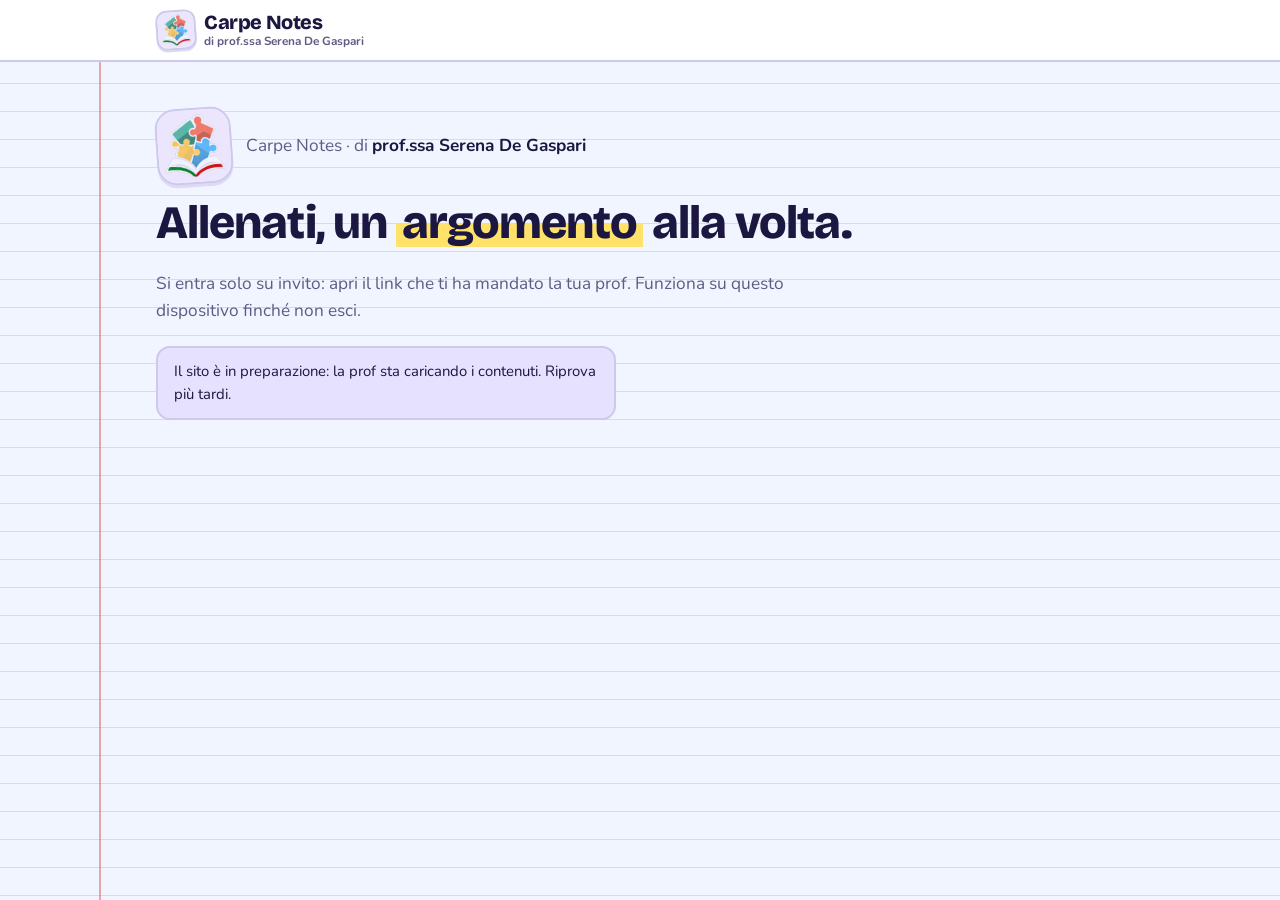
==== studente.html @ 20c98e2b "Sito degli studenti di Carpe Notes con accesso solo su invito I contenuti (teoria, esercizi, soluzio" ====
<!doctype html>
<html lang="it">
<head>
<meta charset="utf-8">
<meta name="viewport" content="width=device-width, initial-scale=1">
<title>Carpe Notes · Studenti</title>
<meta name="robots" content="noindex, nofollow">
<meta name="theme-color" content="#5a3cf0">
<link rel="preconnect" href="https://fonts.googleapis.com">
<link href="https://fonts.googleapis.com/css2?family=Bricolage+Grotesque:opsz,wght@12..96,700;12..96,800&family=Nunito:wght@400;600;700;800&display=swap" rel="stylesheet">
<link rel="icon" type="image/png" href="assets/favicon.png">
<link rel="apple-touch-icon" href="assets/apple-touch-icon.png">
<link rel="stylesheet" href="assets/style.css">
</head>
<body>
<header class="topbar"><div class="wrap">
  <a class="logo" href="#/"><img class="mark" src="assets/logo.png" alt=""><span class="logo-t">Carpe Notes<small>di prof.ssa Serena De Gaspari</small></span></a>
  <nav class="navtabs" id="tabs" aria-label="Sezioni"></nav>
  <span class="spacer"></span>
  <span class="who" id="who"></span>
</div></header>
<main class="wrap" id="app"><p class="muted">Caricamento…</p></main>
<noscript><p class="wrap">Per usare Carpe Notes è necessario attivare JavaScript.</p></noscript>
<script src="assets/contenuti-cifrati.js"></script>
<script src="assets/porta.js"></script>
</body>
</html>
---- assets/style.css ----
/* Carpe Notes — foglio di stile comune
   Idea: un quaderno a quadretti con evidenziatori e adesivi. Bordi netti, ombre piene, colori da evidenziatore. */
:root{
  --bg:#f1f5ff; --grid:rgba(76,52,224,.07); --riga:rgba(70,140,210,.22); --margine:rgba(220,70,70,.45); --surface:#ffffff; --surface-2:#ecebfa; --ink:#1b1740; --muted:#5f5b85;
  --line:#e2e0f4; --edge:#cdc9ec; --shadow-c:#dedaf3;
  --brand:#5a3cf0; --brand-d:#3c22b8; --on-brand:#ffffff; --brand-soft:#e6e1ff;
  --yellow:#ffd83a; --pink:#ff5a93; --green:#1fc98a; --blue:#33aaff; --orange:#ff8f3f; --on-bright:#1b1740;
  --hl:#ffe26a;
  --accent:#c81d62; --accent-soft:#ffe6ef;
  --ok:#0b8f55; --ok-soft:#dcf7e9; --ko:#d42a45; --ko-soft:#ffe2e6; --warn:#a85800;
  --ita:#5a3cf0; --lat:#c81d62; --sto:#0b8f55;
  --radius:18px;
  --display:"Bricolage Grotesque","Trebuchet MS",system-ui,sans-serif;
  --font:"Nunito",system-ui,-apple-system,"Segoe UI",Roboto,sans-serif;
}
@media (prefers-color-scheme: dark){
  :root:not([data-theme="light"]){
    --bg:#131129; --grid:rgba(160,150,255,.06); --riga:rgba(140,170,240,.11); --margine:rgba(255,120,120,.28); --surface:#1d1a3f; --surface-2:#2a2658; --ink:#f2f0ff; --muted:#aba7d6;
    --line:#37336b; --edge:#5a55a8; --shadow-c:#07061a;
    --brand:#9a88ff; --brand-d:#5a44d6; --on-brand:#131129; --brand-soft:#2d2769;
    --hl:#6a5712;
    --accent:#ff86b0; --accent-soft:#3d1a33;
    --ok:#4be3a1; --ok-soft:#12382b; --ko:#ff7d90; --ko-soft:#421a26; --warn:#ffb35c;
    --ita:#a394ff; --lat:#ff86b0; --sto:#4be3a1; color-scheme:dark;
  }
}
:root[data-theme="dark"]{
  --bg:#131129; --grid:rgba(160,150,255,.06); --riga:rgba(140,170,240,.11); --margine:rgba(255,120,120,.28); --surface:#1d1a3f; --surface-2:#2a2658; --ink:#f2f0ff; --muted:#aba7d6;
  --line:#37336b; --edge:#5a55a8; --shadow-c:#07061a;
  --brand:#9a88ff; --brand-d:#5a44d6; --on-brand:#131129; --brand-soft:#2d2769;
  --hl:#6a5712;
  --accent:#ff86b0; --accent-soft:#3d1a33;
  --ok:#4be3a1; --ok-soft:#12382b; --ko:#ff7d90; --ko-soft:#421a26; --warn:#ffb35c;
  --ita:#a394ff; --lat:#ff86b0; --sto:#4be3a1; color-scheme:dark;
}
*{box-sizing:border-box}
html,body{margin:0}
/* Sfondo: quaderno a righe (righe azzurre ogni 28px, margine rosso a sinistra del contenuto) */
body{background:var(--bg);background-image:linear-gradient(90deg,transparent calc(50% - 541px),var(--margine) calc(50% - 541px),var(--margine) calc(50% - 539px),transparent calc(50% - 539px)),linear-gradient(transparent 27px,var(--riga) 27px);background-size:100% 100%,100% 28px;background-attachment:fixed,scroll;
  color:var(--ink);font-family:var(--font);font-size:16.5px;line-height:1.55;-webkit-font-smoothing:antialiased}
a{color:var(--brand)}
h1,h2,h3{font-family:var(--display);font-weight:800;line-height:1.12;margin:0 0 .45em;letter-spacing:-.02em;text-wrap:balance}
h1{font-size:clamp(1.9rem,5vw,2.9rem)} h2{font-size:1.5rem} h3{font-size:1.15rem;font-weight:700}
p{margin:0 0 .8em}
@media (max-width:1100px){ body{background-image:linear-gradient(90deg,transparent 7px,var(--margine) 7px,var(--margine) 9px,transparent 9px),linear-gradient(transparent 27px,var(--riga) 27px)} }
.hl{background:linear-gradient(transparent 52%,var(--hl) 52%,var(--hl) 92%,transparent 92%);padding:0 .12em}
.wrap{max-width:1000px;margin:0 auto;padding-left:max(16px, env(safe-area-inset-left, 0px));padding-right:max(16px, env(safe-area-inset-right, 0px))}
.muted{color:var(--muted)} .small{font-size:.88rem}
.hidden{display:none!important}
:focus-visible{outline:3px solid var(--brand);outline-offset:2px}

/* Barra superiore */
.topbar{background:var(--surface);border-bottom:2px solid var(--edge);position:sticky;top:env(safe-area-inset-top, 0px);z-index:10}
body::before{content:"";position:fixed;inset:0 0 auto;height:env(safe-area-inset-top, 0px);z-index:10;background:var(--surface)}
.topbar .wrap{display:flex;align-items:center;gap:10px;min-height:60px;flex-wrap:wrap}
.logo{font-family:var(--display);font-weight:800;font-size:1.25rem;color:var(--ink);text-decoration:none;display:flex;align-items:center;gap:8px;letter-spacing:-.02em}
.logo .mark{width:40px;height:40px;flex:0 0 40px;border-radius:11px;background:#ebe6fd;border:2px solid var(--edge);box-shadow:0 2px 0 var(--shadow-c);display:block;object-fit:cover;transform:rotate(-4deg)}
.logo-t{display:flex;flex-direction:column;line-height:1.1}
.logo-t small{font-family:var(--font);font-size:.74rem;font-weight:700;font-style:normal;color:var(--muted);letter-spacing:0;margin-top:2px;white-space:nowrap}
.sigillo{display:flex;align-items:center;gap:14px;margin-bottom:14px}
.logo-big{width:76px;height:76px;flex:0 0 76px;border-radius:20px;background:#ebe6fd;border:2px solid var(--edge);box-shadow:0 3px 0 var(--shadow-c);transform:rotate(-4deg);display:block}
.firma{margin:0;color:var(--muted);font-size:.95rem;font-style:normal}
.firma b{color:var(--ink);font-style:normal;white-space:nowrap}
.topbar .spacer{flex:1}
.chip{display:inline-flex;align-items:center;gap:6px;padding:4px 11px;border-radius:999px;background:var(--surface-2);font-size:.86rem;font-weight:700;color:var(--ink);text-decoration:none;white-space:nowrap}
.chip svg{width:15px;height:15px;flex:0 0 auto}
.chip.fire{background:var(--orange);color:var(--on-bright)}
.chip.fire.zero{background:var(--surface-2);color:var(--muted)}
.chip.xp{background:var(--yellow);color:var(--on-bright)}
.who{display:flex;gap:6px;align-items:center;flex-wrap:wrap}

/* Schede di navigazione studente: in alto su schermi larghi, in basso sul telefono */
.navtabs{display:flex;gap:4px}
.navtabs a{display:flex;align-items:center;gap:6px;padding:7px 12px;border-radius:12px;font-weight:800;font-size:.92rem;color:var(--muted);text-decoration:none}
.navtabs a svg{width:18px;height:18px;fill:none;stroke:currentColor;stroke-width:2.2;stroke-linecap:round;stroke-linejoin:round}
.navtabs a:hover{color:var(--ink);background:var(--surface-2)}
.navtabs a.on{background:var(--brand);color:var(--on-brand)}
@media (max-width:760px){
  .navtabs{position:fixed;left:0;right:0;bottom:0;z-index:20;background:var(--surface);border-top:2px solid var(--edge);justify-content:space-around;
    padding:6px max(8px, env(safe-area-inset-right, 0px)) calc(6px + env(safe-area-inset-bottom, 0px)) max(8px, env(safe-area-inset-left, 0px))}
  .navtabs a{flex-direction:column;gap:2px;font-size:.72rem;padding:5px 10px;flex:1;max-width:110px}
  .navtabs a svg{width:22px;height:22px}
  body.has-tabs main{padding-bottom:110px}
  body.has-tabs .toast{bottom:calc(84px + env(safe-area-inset-bottom, 0px))}
  /* Sul telefono l'intestazione scorre via con la pagina: più spazio per teoria ed esercizi */
  .topbar{position:static}
  .topbar .wrap{min-height:52px;gap:6px 10px;padding-top:6px;padding-bottom:6px}
  .logo .mark{width:34px;height:34px;flex-basis:34px}
  .logo{font-size:1.1rem}
  .logo-t small{font-size:.68rem}
  /* Durante un allenamento: niente barre, consegna e tasto Verifica sempre in basso a portata di pollice */
  body.in-quiz .topbar, body.in-quiz .navtabs, body.in-quiz main > .crumbs, body.in-quiz main > .tabs{display:none}
  body.in-quiz .arg-head{margin:10px 0 8px !important}
  body.in-quiz .arg-head h1{font-size:1.25rem}
  body.in-quiz main{padding-bottom:calc(96px + env(safe-area-inset-bottom, 0px))}
  body.in-quiz .quiz-foot{position:fixed;left:0;right:0;bottom:0;z-index:20;margin:0;background:var(--surface);border-top:2px solid var(--edge);flex-wrap:nowrap;
    padding:10px max(16px, env(safe-area-inset-right, 0px)) calc(10px + env(safe-area-inset-bottom, 0px)) max(16px, env(safe-area-inset-left, 0px))}
  body.in-quiz .quiz-foot #act{flex:1;max-width:320px;margin-left:auto}
  body.in-quiz .toast{bottom:calc(84px + env(safe-area-inset-bottom, 0px))}
  body.in-quiz .ex{scroll-margin-bottom:calc(90px + env(safe-area-inset-bottom, 0px))}
}

/* Pulsanti */
.btn{appearance:none;border:2px solid var(--edge);background:var(--surface);color:var(--ink);font:inherit;font-weight:800;padding:9px 16px;border-radius:13px;cursor:pointer;display:inline-flex;align-items:center;justify-content:center;gap:6px;text-decoration:none;font-size:.95rem;box-shadow:0 3px 0 var(--shadow-c);transition:transform .06s, box-shadow .06s}
.btn:hover{background:var(--surface-2)}
.btn:active{transform:translateY(3px);box-shadow:0 0 0 var(--shadow-c)}
.btn.primary{background:var(--brand);color:var(--on-brand)}
.btn.primary:hover{background:var(--brand);filter:brightness(1.08)}
.btn.accent{background:var(--pink);color:var(--on-bright)}
.btn.accent:hover{background:var(--pink);filter:brightness(1.06)}
.btn.sun{background:var(--yellow);color:var(--on-bright)}
.btn.sun:hover{background:var(--yellow);filter:brightness(1.04)}
.btn.ghost{background:transparent;border-color:transparent;box-shadow:none;color:var(--muted)}
.btn.ghost:hover{color:var(--ink);background:var(--surface-2)}
.btn.danger{color:var(--ko)}
.btn.sm{padding:4px 10px;font-size:.84rem;border-radius:10px;box-shadow:0 2px 0 var(--shadow-c)}
.btn.sm.ghost{box-shadow:none}
.btn.lg{padding:13px 22px;font-size:1.05rem;border-radius:15px}
.btn:disabled{opacity:.45;cursor:not-allowed}
.btn-row{display:flex;gap:10px;flex-wrap:wrap;align-items:center}

/* Card e griglie */
.card{background:var(--surface);border:2px solid var(--edge);border-radius:var(--radius);padding:20px;box-shadow:0 4px 0 var(--shadow-c)}
.card.flat{box-shadow:none;border-color:var(--line)}
.card.brand{background:var(--brand);color:var(--on-brand)}
.card.brand .muted{color:inherit;opacity:.85}
.grid{display:grid;gap:16px}
.grid > *{min-width:0}
.grid.cols-3{grid-template-columns:repeat(auto-fill,minmax(250px,1fr))}
.grid.cols-2{grid-template-columns:repeat(auto-fill,minmax(310px,1fr))}
.grid.cols-4{grid-template-columns:repeat(auto-fill,minmax(150px,1fr))}
main{padding-block:24px 70px}
.crumbs{font-size:.88rem;font-weight:700;color:var(--muted);margin-bottom:12px;display:flex;flex-wrap:wrap;gap:6px}
.crumbs a{color:var(--muted);text-decoration:none} .crumbs a:hover{color:var(--ink);text-decoration:underline}
.sec-title{display:flex;align-items:baseline;justify-content:space-between;gap:10px;flex-wrap:wrap;margin:30px 0 12px}
.sec-title h2{margin:0}

.materia{cursor:pointer;transition:transform .12s;position:relative;overflow:hidden}
.materia:hover{transform:translateY(-3px) rotate(-.4deg)}
.materia .ico{font-family:var(--display);font-weight:800;font-size:1.5rem;width:54px;height:54px;border-radius:15px;background:var(--c,var(--brand));color:var(--surface);display:grid;place-items:center;border:2px solid var(--edge);transform:rotate(-4deg)}
.materia.off{cursor:default;opacity:.7;box-shadow:none;border-style:dashed}
.materia.off:hover{transform:none}

.hero{padding:22px 0 8px}
.hero p{font-size:1.08rem;max-width:640px}

/* Cruscotto studente */
.lvl-n{font-family:var(--display);font-weight:800;font-size:1.6rem;line-height:1}
.xpbar{height:16px;border-radius:999px;background:var(--surface-2);border:2px solid var(--edge);overflow:hidden;margin:10px 0 6px}
.xpbar > i{display:block;height:100%;background:var(--yellow);border-right:2px solid var(--edge);transition:width .6s}
.week{display:grid;grid-template-columns:repeat(7,1fr);gap:6px;margin-top:10px}
.week .d{text-align:center;font-size:.74rem;font-weight:800;color:var(--muted)}
.week .dot{aspect-ratio:1;max-width:44px;margin:0 auto 3px;border-radius:50%;border:2px solid var(--line);display:grid;place-items:center;width:100%}
.week .d.on .dot{background:var(--orange);border-color:var(--edge);color:var(--on-bright)}
.week .d.today .dot{border-color:var(--edge);border-style:dashed}
.week .d.on.today .dot{border-style:solid}
.week .dot svg{width:55%;height:55%}

/* Lista argomenti */
.arg{display:flex;align-items:center;gap:14px;padding:13px 16px;border:2px solid var(--edge);border-radius:16px;background:var(--surface);cursor:pointer;margin-bottom:10px;box-shadow:0 3px 0 var(--shadow-c);transition:transform .08s}
.arg:hover{transform:translateX(4px)}
.arg .n{width:40px;height:40px;flex:0 0 40px;border-radius:12px;display:grid;place-items:center;font-family:var(--display);font-weight:800;background:var(--surface-2);color:var(--ink);border:2px solid var(--edge)}
.arg.done .n{background:var(--green);color:var(--on-bright)}
.arg.progress .n{background:var(--yellow);color:var(--on-bright)}
.arg.locked{cursor:not-allowed;opacity:.55;box-shadow:none}
.arg.locked:hover{transform:none}
.arg .n svg{width:18px;height:18px}
.arg .body{flex:1;min-width:0}
.arg .title{font-weight:800}
.arg .meta{font-size:.85rem;color:var(--muted)}
.bar{height:8px;border-radius:6px;background:var(--surface-2);overflow:hidden;margin-top:6px;max-width:220px}
.bar > i{display:block;height:100%;background:var(--green);border-radius:6px}
.stars{display:inline-flex;gap:2px;flex:0 0 auto}
.stars svg{width:20px;height:20px;fill:var(--surface-2);stroke:var(--edge);stroke-width:1.6;stroke-linejoin:round}
.stars svg.on{fill:var(--yellow)}
.stars.big svg{width:44px;height:44px;stroke-width:1.4}
.badge{font-size:.76rem;font-weight:800;padding:2px 9px;border-radius:999px;background:var(--surface-2);color:var(--muted);white-space:nowrap}
.badge.ok{background:var(--ok-soft);color:var(--ok)}
.badge.warn{background:var(--accent-soft);color:var(--accent)}
.badge.ko{background:var(--ko-soft);color:var(--ko)}

/* Traguardi (adesivi) */
.trags{display:grid;grid-template-columns:repeat(auto-fill,minmax(150px,1fr));gap:16px}
.trag{text-align:center;padding:14px 10px;border-radius:16px;border:2px solid var(--line);background:var(--surface);min-width:0}
.trag .g{width:74px;height:74px;margin:0 auto 10px;border-radius:50%;display:grid;place-items:center;font-family:var(--display);font-weight:800;font-size:1.35rem;letter-spacing:-.03em;border:2px solid var(--edge);background:var(--surface-2);color:var(--muted)}
.trag .n{font-weight:800;line-height:1.2}
.trag .d{font-size:.8rem;color:var(--muted);line-height:1.3;margin-top:3px}
.trag .bar{margin:8px auto 0;max-width:110px}
.trag .bar > i{background:var(--brand)}
.trag.on{border-color:var(--edge);box-shadow:0 4px 0 var(--shadow-c)}
.trag.on .g{color:var(--on-bright);box-shadow:0 3px 0 var(--shadow-c);transform:rotate(-6deg)}
.trag.on:nth-child(even) .g{transform:rotate(5deg)}
.trag.on.c-yellow .g{background:var(--yellow)} .trag.on.c-pink .g{background:var(--pink)} .trag.on.c-green .g{background:var(--green)}
.trag.on.c-blue .g{background:var(--blue)} .trag.on.c-orange .g{background:var(--orange)}
.trag.off .g{border-style:dashed;border-color:var(--line)}
.trags.mini{grid-template-columns:repeat(auto-fill,minmax(120px,1fr));gap:10px}
.trags.mini .trag .g{width:56px;height:56px;font-size:1.05rem}
@keyframes pop{0%{transform:scale(.4) rotate(-20deg);opacity:0}70%{transform:scale(1.12) rotate(4deg)}100%{transform:scale(1) rotate(0)}}
.pop{animation:pop .5s cubic-bezier(.3,1.4,.5,1) both}
@media (prefers-reduced-motion: reduce){ .pop{animation:none} .materia:hover,.arg:hover{transform:none} .xpbar > i{transition:none} }
#confetti{position:fixed;inset:0;pointer-events:none;z-index:40;width:100%;height:100%}

/* Teoria */
.teoria{font-size:1.02rem}
.teoria h3{margin-top:1.2em}
.teoria table{border-collapse:collapse;width:100%;margin:.6em 0 1em;font-size:.94rem}
.teoria th,.teoria td{border:1.5px solid var(--line);padding:6px 9px;text-align:left;vertical-align:top}
.teoria td,.teoria th{overflow-wrap:anywhere}
@media (max-width:480px){.teoria table{font-size:.86rem}.teoria th,.teoria td{padding:5px 6px}}
.teoria th{background:var(--surface-2)}
.teoria .box{background:var(--brand-soft);border:2px solid var(--edge);padding:10px 14px;border-radius:12px;margin:.8em 0}
.teoria .es{font-style:italic;color:var(--muted)}
.teoria b{background:linear-gradient(transparent 60%,var(--hl) 60%)}
.teoria th b,.teoria .box b{background:none}
.tabs{display:flex;gap:6px;margin-bottom:18px;overflow-x:auto;padding-bottom:4px}
.tabs button{appearance:none;background:var(--surface);border:2px solid var(--line);border-radius:999px;padding:7px 15px;font:inherit;font-weight:800;color:var(--muted);cursor:pointer;white-space:nowrap}
.tabs button.on{color:var(--on-brand);background:var(--brand);border-color:var(--edge)}

/* Esercizi */
.quiz-head{display:flex;align-items:center;gap:12px;margin-bottom:14px}
.quiz-head .bar{flex:1;max-width:none;height:14px;border:2px solid var(--edge);border-radius:999px;margin:0}
.quiz-head .bar > i{background:var(--green);border-radius:0;transition:width .3s}
.ex-tipo{display:inline-block;font-size:.74rem;text-transform:uppercase;letter-spacing:.07em;color:var(--on-bright);background:var(--yellow);font-weight:800;margin-bottom:10px;padding:2px 9px;border-radius:6px;transform:rotate(-1.5deg)}
.ex-q{font-size:1.15rem;font-weight:600;margin-bottom:14px}
.ex-q b{color:var(--brand);font-weight:800}
.opts{display:grid;gap:10px}
.opt{display:flex;align-items:center;gap:10px;padding:12px 14px;border:2px solid var(--edge);border-radius:14px;cursor:pointer;background:var(--surface);font:inherit;font-weight:600;color:inherit;text-align:left;width:100%;box-shadow:0 3px 0 var(--shadow-c)}
.opt:hover{background:var(--surface-2)}
.opt.sel{background:var(--brand-soft);border-color:var(--brand);box-shadow:0 3px 0 var(--brand)}
.opt.right{border-color:var(--ok);background:var(--ok-soft);box-shadow:0 3px 0 var(--ok)}
.opt.wrong{border-color:var(--ko);background:var(--ko-soft);box-shadow:0 3px 0 var(--ko)}
.opt .k{width:26px;height:26px;flex:0 0 26px;border-radius:8px;background:var(--surface-2);display:grid;place-items:center;font-size:.8rem;font-weight:800;color:var(--muted)}
.frase{display:flex;flex-wrap:wrap;gap:10px 6px;font-size:1.1rem;line-height:1.4;margin-bottom:6px}
.tok{display:inline-flex;flex-direction:column;align-items:stretch;gap:4px}
.tok .w{padding:6px 10px;border-radius:10px;background:var(--surface-2);font-weight:800;text-align:center}
.tok.plain .w{background:transparent;font-weight:400;padding:6px 2px}
.tok select{font:inherit;font-size:.82rem;font-weight:600;padding:5px 4px;border-radius:8px;border:2px solid var(--line);background:var(--surface);color:var(--ink);max-width:210px}
.tok.right select{border-color:var(--ok);background:var(--ok-soft)}
.tok.wrong select{border-color:var(--ko);background:var(--ko-soft)}
.tok .sol{font-size:.78rem;color:var(--ok);font-weight:800;text-align:center}
.pick{appearance:none;border:2px solid transparent;background:var(--surface-2);font:inherit;font-size:1.08rem;font-weight:600;padding:5px 10px;border-radius:10px;cursor:pointer;color:inherit}
.pick:hover{border-color:var(--brand)}
.pick.sel{background:var(--yellow);color:var(--on-bright);border-color:var(--edge)}
.pick.right{background:var(--ok-soft);border-color:var(--ok);color:var(--ok)}
.pick.wrong{background:var(--ko-soft);border-color:var(--ko);color:var(--ko)}
.pick.missed{border-color:var(--ok);border-style:dashed}
.fill{font:inherit;font-size:1.05rem;font-weight:700;padding:6px 10px;border-radius:10px;border:2px solid var(--edge);background:var(--surface);color:var(--ink);min-width:140px;max-width:100%}
.fill.right{border-color:var(--ok);background:var(--ok-soft)} .fill.wrong{border-color:var(--ko);background:var(--ko-soft)}
.abbina{display:grid;grid-template-columns:1fr 1fr;gap:10px 14px}
.abbina .col{display:grid;gap:10px;align-content:start;min-width:0}
.ab{appearance:none;font:inherit;font-weight:700;text-align:left;padding:10px 12px;border-radius:12px;border:2px solid var(--edge);background:var(--surface);color:inherit;cursor:pointer;display:flex;gap:8px;align-items:flex-start;min-width:0;overflow-wrap:anywhere}
.ab .tag{flex:0 0 22px;width:22px;height:22px;border-radius:50%;display:grid;place-items:center;font-size:.72rem;font-weight:800;background:var(--surface-2);color:var(--muted)}
.ab.sel{background:var(--yellow);color:var(--on-bright)}
.ab.paired{background:var(--brand-soft)} .ab.paired .tag{background:var(--brand);color:var(--on-brand)}
.ab.right{border-color:var(--ok);background:var(--ok-soft)} .ab.wrong{border-color:var(--ko);background:var(--ko-soft)}
.ab .sol{display:block;font-size:.8rem;color:var(--ok);font-weight:800}
.feedback{margin-top:16px;padding:12px 16px;border-radius:14px;font-size:.98rem;border:2px solid currentColor}
.feedback.ok{background:var(--ok-soft);color:var(--ok)}
.feedback.ko{background:var(--ko-soft);color:var(--ko)}
.feedback.part{background:var(--accent-soft);color:var(--accent)}
.feedback .exp{color:var(--ink);margin-top:4px;font-size:.94rem}
.quiz-foot{display:flex;justify-content:space-between;align-items:center;margin-top:20px;gap:10px;flex-wrap:wrap}
.score-big{font-family:var(--display);font-size:4rem;font-weight:800;line-height:1;letter-spacing:-.04em}
.xp-gain{display:inline-block;background:var(--yellow);color:var(--on-bright);font-family:var(--display);font-weight:800;padding:4px 14px;border-radius:999px;border:2px solid var(--edge);transform:rotate(-3deg);margin:10px 0}

/* Ripasso */
.mode{display:flex;flex-direction:column;gap:8px;align-items:flex-start}
.mode .tagc{font-family:var(--display);font-weight:800;font-size:1.9rem;line-height:1;width:58px;height:58px;border-radius:16px;display:grid;place-items:center;border:2px solid var(--edge);color:var(--on-bright);transform:rotate(-4deg)}
.mode .btn{margin-top:auto}

/* Analitiche */
.kpis{display:grid;grid-template-columns:repeat(auto-fill,minmax(140px,1fr));gap:12px}
.kpi{background:var(--surface);border:2px solid var(--line);border-radius:14px;padding:12px 14px;min-width:0}
.kpi .v{font-family:var(--display);font-weight:800;font-size:1.7rem;line-height:1.1;font-variant-numeric:tabular-nums}
.kpi .l{font-size:.8rem;color:var(--muted);font-weight:700}
.an-grid{display:grid;grid-template-columns:repeat(auto-fit,minmax(min(100%,340px),1fr));gap:16px;margin-top:16px}
.an-grid > *{min-width:0}
.panel{background:var(--surface);border:2px solid var(--line);border-radius:16px;padding:16px}
.panel h3{margin-bottom:2px}
.panel .sub{font-size:.82rem;color:var(--muted);margin-bottom:10px}
.chart{position:relative}
.chart svg{display:block;width:100%;height:auto}
.chart .tip{position:absolute;pointer-events:none;background:var(--ink);color:var(--bg);font-size:.8rem;font-weight:700;padding:5px 9px;border-radius:8px;white-space:nowrap;transform:translate(-50%,-125%);z-index:2}
.cal{display:grid;grid-template-columns:repeat(7,1fr);gap:4px;max-width:330px}
.cal .hd{font-size:.72rem;font-weight:800;color:var(--muted);text-align:center}
.cal .c{aspect-ratio:1;border-radius:7px;background:var(--surface-2);display:grid;place-items:center;font-size:.72rem;font-weight:700;color:var(--muted);font-variant-numeric:tabular-nums}
.cal .c.l1{background:color-mix(in srgb,var(--brand) 22%,var(--surface));color:var(--ink)}
.cal .c.l2{background:color-mix(in srgb,var(--brand) 55%,var(--surface));color:var(--ink)}
.cal .c.l3{background:var(--brand);color:var(--on-brand)}
.cal .c.fut{opacity:.35}
.cal .c.today{outline:2px solid var(--edge);outline-offset:1px}
.legend{display:flex;gap:10px;flex-wrap:wrap;align-items:center;font-size:.76rem;color:var(--muted);font-weight:700;margin-top:10px}
.legend i{display:inline-block;width:12px;height:12px;border-radius:3px;margin-right:4px;vertical-align:-1px}
.hbar{display:grid;grid-template-columns:minmax(90px,38%) 1fr auto;gap:8px;align-items:center;font-size:.88rem;margin:7px 0}
.hbar .t{font-weight:700;min-width:0;overflow-wrap:anywhere}
.hbar .track{height:12px;background:var(--surface-2);border-radius:0 4px 4px 0;overflow:hidden;display:flex;gap:2px}
.hbar .track i{display:block;height:100%;background:var(--brand);border-radius:0 4px 4px 0}
.hbar .track i.g{background:var(--ok);border-radius:0}
.hbar .track i.y{background:var(--warn);border-radius:0}
.hbar .val{font-weight:800;font-variant-numeric:tabular-nums;white-space:nowrap}
.mini-list{list-style:none;margin:0;padding:0;display:grid;gap:6px}
.mini-list li{display:flex;justify-content:space-between;gap:10px;align-items:center;font-size:.92rem}
.mini-list li span:first-child{min-width:0;overflow-wrap:anywhere;font-weight:700}

/* Mappa della classe */
.heat td.h{text-align:center;font-weight:800;font-variant-numeric:tabular-nums;min-width:44px}
.heat td.h.none{color:var(--muted);font-weight:400}
.heat td.h.lo{background:var(--ko-soft);color:var(--ko)}
.heat td.h.mid{background:var(--ok-soft);color:var(--ok)}
.heat td.h.top{background:var(--ok);color:var(--surface)}
.heat th.n{text-align:center}
.rowlink{cursor:pointer}
.rowlink:hover td{background:var(--surface-2)}

/* Form */
label.f{display:block;font-weight:800;font-size:.9rem;margin:12px 0 4px}
input[type=text],input[type=password],input[type=number],textarea,select.in{width:100%;font:inherit;padding:10px 12px;border-radius:12px;border:2px solid var(--edge);background:var(--surface);color:var(--ink)}
textarea{min-height:90px;resize:vertical}
textarea.code{font-family:ui-monospace,SFMono-Regular,Menlo,monospace;font-size:.86rem}
.hint{font-size:.82rem;color:var(--muted);margin-top:4px}
.row{display:flex;gap:10px;flex-wrap:wrap}
.row > *{flex:1;min-width:160px}

/* Tabelle */
.tbl-wrap{overflow-x:auto;border:2px solid var(--line);border-radius:14px;background:var(--surface)}
table.tbl{border-collapse:collapse;width:100%;font-size:.92rem;background:var(--surface)}
.tbl th,.tbl td{padding:9px 12px;border-bottom:1.5px solid var(--line);text-align:left;white-space:nowrap}
.tbl th{background:var(--surface-2);font-size:.78rem;text-transform:uppercase;letter-spacing:.05em;color:var(--muted)}
.tbl tr:last-child td{border-bottom:0}
.tbl td.num{font-variant-numeric:tabular-nums}

/* Editor contenuti (docente) */
.tree{display:grid;grid-template-columns:290px 1fr;gap:18px;align-items:start}
.tree > section{min-width:0}
@media (max-width:820px){.tree{grid-template-columns:1fr}}
.tree nav{background:var(--surface);border:2px solid var(--edge);border-radius:var(--radius);padding:10px;position:sticky;top:76px;max-height:calc(100vh - 96px);overflow:auto}
@media (max-width:820px){.tree nav{position:static;max-height:none}}
.tree nav .m{padding:8px 0 2px}
.tree nav button.a{display:block;width:100%;text-align:left;appearance:none;background:none;border:0;font:inherit;font-size:.9rem;padding:5px 8px 5px 24px;border-radius:9px;cursor:pointer;color:var(--ink)}
.tree nav button.a:hover{background:var(--surface-2)}
.tree nav button.a.on{background:var(--brand);color:var(--on-brand)}
.tree nav button.a.off{opacity:.5}
.tree nav button.add{display:block;appearance:none;background:none;border:0;font:inherit;font-size:.82rem;font-weight:800;color:var(--accent);cursor:pointer;padding:3px 8px 6px 24px}
.ex-item{border:2px solid var(--line);border-radius:12px;padding:10px 12px;margin-bottom:8px;display:flex;gap:8px;align-items:flex-start;background:var(--surface)}
.ex-item .t{flex:1;min-width:0;font-size:.92rem}
.ex-item .t .q{overflow:hidden;text-overflow:ellipsis;white-space:nowrap}
.ex-item .btn.sm{flex:0 0 auto}
@media (max-width:600px){ .ex-item{flex-wrap:wrap} .ex-item .t{flex-basis:100%} }
.modal-bg{position:fixed;inset:0;background:rgba(10,8,30,.6);display:grid;place-items:center;z-index:50;padding:16px}
.modal{background:var(--surface);border-radius:var(--radius);max-width:720px;width:100%;max-height:92vh;overflow:auto;padding:22px;border:2px solid var(--edge);box-shadow:0 6px 0 var(--shadow-c)}
.toast{position:fixed;bottom:calc(20px + env(safe-area-inset-bottom, 0px));left:50%;transform:translateX(-50%);background:var(--ink);color:var(--bg);padding:10px 18px;border-radius:12px;font-weight:800;z-index:60;max-width:calc(100% - 32px);text-align:center}
.notice{background:var(--brand-soft);border:2px solid var(--edge);border-radius:14px;padding:12px 16px;margin-bottom:16px;font-size:.93rem}
.stat{font-family:var(--display);font-size:2rem;font-weight:800;color:var(--brand);line-height:1.1}
footer.foot{padding:18px 0;color:var(--muted);font-size:.85rem;font-weight:700}

/* ---------- Sfide del prof ---------- */
.stamp{display:inline-block;font-family:var(--display);font-weight:800;text-transform:uppercase;letter-spacing:.12em;font-size:.78rem;color:var(--accent);border:2.5px solid var(--accent);border-radius:8px;padding:2px 9px;transform:rotate(-5deg);background:var(--surface)}
.stamp.big{font-size:1rem;padding:3px 12px}
.tape{height:12px;border-radius:6px;background:repeating-linear-gradient(-45deg,var(--yellow) 0 12px,var(--ink) 12px 24px);opacity:.9}
.boss-card{display:flex;flex-direction:column;gap:6px;text-decoration:none;color:inherit;position:relative;overflow:hidden;padding-top:26px}
.boss-card::before,.boss-head::before{content:"";position:absolute;left:0;right:0;top:0;height:10px;background:repeating-linear-gradient(-45deg,var(--yellow) 0 12px,var(--ink) 12px 24px)}
.boss-card:hover{transform:translateY(-2px)}
.boss-card h2{margin:4px 0 0}
.boss-top,.boss-foot{display:flex;justify-content:space-between;align-items:center;gap:10px;flex-wrap:wrap}
.boss-foot{margin-top:10px}
.boss-meta{display:flex;flex-wrap:wrap;gap:6px;margin-top:6px}
.boss-meta span{font-size:.8rem;font-weight:800;background:var(--surface-2);border-radius:999px;padding:2px 10px;color:var(--muted)}
.boss-teaser{display:flex;align-items:center;gap:14px;flex-wrap:wrap;margin-top:16px;text-decoration:none;color:inherit;position:relative;overflow:hidden;padding-top:26px}
.boss-teaser::before{content:"";position:absolute;left:0;right:0;top:0;height:10px;background:repeating-linear-gradient(-45deg,var(--yellow) 0 12px,var(--ink) 12px 24px)}
.boss-head{position:relative;overflow:hidden;padding-top:30px}
.boss-head h1{margin:10px 0 4px}
.boss-head .intro{margin-top:12px}
.boss-head .intro p{margin:.5em 0}
.steps3{display:grid;grid-template-columns:repeat(auto-fit,minmax(min(100%,220px),1fr));gap:12px;margin:6px 0 10px}
.steps3>div{display:flex;gap:10px;align-items:flex-start;background:var(--surface);border:2px solid var(--line);border-radius:14px;padding:12px}
.steps3 b{flex:0 0 30px;height:30px;border-radius:50%;display:grid;place-items:center;background:var(--yellow);color:var(--on-bright);font-family:var(--display);border:2px solid var(--edge)}
.steps3 span{font-size:.92rem;line-height:1.35}
.tabs button.tab-boss{display:inline-flex;align-items:center;gap:6px;border-color:var(--accent);color:var(--accent)}
.tabs button.tab-boss svg{width:16px;height:16px;fill:none;stroke:currentColor;stroke-width:2.4;stroke-linecap:round}
.tabs button.tab-boss.on{background:var(--accent);color:var(--surface)}
.prova{margin-top:16px}
.prova h2{margin:8px 0 4px}
.prova-h{display:flex;gap:8px;align-items:center;flex-wrap:wrap}
.prova-h .pn{font-family:var(--display);font-weight:800;background:var(--ink);color:var(--surface);border-radius:8px;padding:2px 10px;font-size:.85rem}
.prova-in{margin-top:12px}
.segm{display:flex;flex-wrap:wrap;align-items:center;row-gap:8px;font-size:1.12rem;font-weight:700;padding:12px;background:var(--surface-2);border-radius:14px;margin-top:8px;line-height:1.6}
.segm .sw{padding:2px 1px}
.segm .cut{appearance:none;border:0;background:none;width:18px;height:30px;cursor:pointer;position:relative;padding:0;margin:0 1px}
.segm .cut::after{content:"";position:absolute;left:50%;top:6px;bottom:6px;width:2px;transform:translateX(-50%);background:var(--line);border-radius:2px}
.segm .cut:hover::after{background:var(--brand);top:2px;bottom:2px}
.segm .cut.on::after{background:var(--accent);width:4px;top:0;bottom:0}
.segm span.cut{display:inline-block;width:14px;height:28px}
.segm-list{display:grid;gap:8px;margin-top:12px}
.sg{display:grid;grid-template-columns:minmax(0,1fr) minmax(0,1.3fr);gap:10px;align-items:center}
.sg-t{font-weight:800;background:var(--brand-soft);border-radius:10px;padding:8px 10px;overflow-wrap:anywhere}
.sg-l{font-weight:700;padding:8px 10px;border:2px solid var(--line);border-radius:10px}
.sg-l.vuota{color:var(--muted);font-style:italic}
@media (max-width:560px){.sg{grid-template-columns:1fr;gap:4px}.sg + .sg{margin-top:6px}}
.testo-err{line-height:2.1;font-size:1.05rem}
.testo-err .pick{font-size:1rem;padding:2px 6px}
span.pick{cursor:default}
.err-list{display:grid;gap:8px;margin-top:12px}
.er{display:grid;grid-template-columns:auto 1fr;gap:10px;align-items:start;border-top:2px dashed var(--line);padding-top:8px}
.er-w{font-weight:800;background:var(--yellow);color:var(--on-bright);border-radius:8px;padding:6px 10px;white-space:nowrap}
.er-w.ok{background:var(--ok-soft);color:var(--ok)}
.er-w.no{background:var(--ko-soft);color:var(--ko)}
.er-f{display:grid;grid-template-columns:1fr 1.6fr;gap:8px}
@media (max-width:560px){.er-f{grid-template-columns:1fr}}
.tesi{margin:4px 0 12px;padding:12px 16px;border-left:5px solid var(--accent);background:var(--accent-soft);border-radius:0 12px 12px 0;font-size:1.05rem}
.risposta{white-space:pre-wrap;background:var(--surface-2);border-radius:12px;padding:12px 14px;margin-top:10px}
.wc{margin-top:6px;text-align:right}
.vincoli{margin-top:12px;display:grid;gap:6px}
.vc{display:flex;gap:10px;align-items:center;border:2px solid var(--line);border-radius:12px;padding:8px 12px;cursor:pointer;font-weight:600}
.vc.on{border-color:var(--ok);background:var(--ok-soft)}
.vc input{width:18px;height:18px;flex:0 0 18px;accent-color:var(--ok)}
.verdetto{text-align:center;margin-top:16px}
.nota-prof{margin-top:12px;background:var(--hl);color:var(--on-bright);border-radius:12px;padding:10px 14px;text-align:left;box-shadow:0 3px 0 var(--shadow-c)}
.guida{margin-top:14px;border:2px dashed var(--edge);border-radius:12px;padding:8px 12px}
.guida summary{cursor:pointer;font-weight:800;color:var(--brand)}
.voto{display:flex;gap:12px;flex-wrap:wrap;margin-top:14px;padding-top:12px;border-top:2px solid var(--line)}
.voto input[type=number]{width:110px}
.verdetto-doc{margin-top:16px;border-color:var(--brand)}
.voto-tot{display:flex;gap:24px;align-items:center;flex-wrap:wrap;margin:6px 0 12px}
#nav .count{display:inline-grid;place-items:center;min-width:20px;height:20px;border-radius:999px;background:var(--pink);color:var(--on-bright);font-size:.72rem;margin-left:4px;padding:0 5px}
.stamp svg{width:14px;height:14px;vertical-align:-2px;fill:none;stroke:currentColor;stroke-width:2.4}
.boss-card.locked,.boss-teaser.locked{cursor:pointer;border-style:dashed;box-shadow:none;background:color-mix(in srgb,var(--surface) 75%,var(--surface-2))}
.boss-card.locked::before,.boss-teaser.locked::before{background:repeating-linear-gradient(-45deg,var(--line) 0 12px,var(--surface-2) 12px 24px)}
.boss-card.locked .stamp,.boss-teaser.locked .stamp{color:var(--muted);border-color:var(--muted)}
.boss-card.locked:hover{transform:none}
.riscr{margin:6px 0 0;padding-left:22px;display:grid;gap:14px}
.riscr li{padding-left:4px}
.rs-t{font-weight:700;font-size:1.05rem}
.rs-c{font-size:.88rem;color:var(--accent);font-weight:700;margin:2px 0 6px}

/* ---------- Attività lunghe ---------- */
.att-grid{display:grid;grid-template-columns:repeat(auto-fill,minmax(250px,1fr));gap:14px}
.att-card{display:flex;flex-direction:column;gap:6px;margin:0}
.att-card h3{margin:2px 0 0;font-size:1.08rem}
.att-card.done{border-color:var(--ok)}
.att-top{display:flex;gap:8px;align-items:center;flex-wrap:wrap}
.att-tipo{font-size:.72rem;text-transform:uppercase;letter-spacing:.06em;font-weight:800;padding:2px 9px;border-radius:6px;background:var(--brand-soft);color:var(--brand)}
.att-tipo.t-evidenzia{background:var(--yellow);color:var(--on-bright)} .att-tipo.t-classifica{background:var(--green);color:var(--on-bright)}
.att-tipo.t-correggi{background:var(--pink);color:var(--on-bright)} .att-tipo.t-trasforma{background:var(--blue);color:var(--on-bright)}
.att-tipo.t-cloze{background:var(--orange);color:var(--on-bright)} .att-tipo.t-quiz-lampo{background:var(--surface-2);color:var(--muted)}
.att-liv{font-size:.74rem;font-weight:800;color:var(--muted)}
.att-foot{display:flex;justify-content:space-between;align-items:center;gap:8px;margin-top:auto;padding-top:8px}
.att-head{flex-wrap:wrap}
.att-head h2{flex:1 1 220px;font-size:1.25rem}
.ex.ex-lungo .ex-q{font-size:1.05rem}
.brano{line-height:2.25;font-size:1.06rem;padding:14px 16px;border:2px solid var(--line);border-radius:14px;background:var(--surface);margin-bottom:6px}
.brano .w{appearance:none;font:inherit;color:inherit;background:transparent;border:0;padding:1px 3px;margin:0 -1px;border-radius:5px;cursor:pointer;line-height:1.5}
.brano .w:hover{background:var(--surface-2)}
.brano .w[disabled]{cursor:default}
.hl-yellow{background:var(--yellow)!important;color:var(--on-bright)!important} .hl-green{background:var(--green)!important;color:var(--on-bright)!important}
.hl-pink{background:var(--pink)!important;color:var(--on-bright)!important} .hl-blue{background:var(--blue)!important;color:var(--on-bright)!important}
.hl-orange{background:var(--orange)!important;color:var(--on-bright)!important}
.brano .w.ok{outline:2px solid var(--ok);outline-offset:1px}
.brano .w.miss{outline:2px dashed var(--ok);outline-offset:1px}
.brano .w.bad{outline:2px solid var(--ko);outline-offset:1px;text-decoration:line-through;text-decoration-color:var(--ko)}
.brano .w sup{font-size:.62rem;font-weight:800;color:var(--ok);margin-left:2px;text-decoration:none}
.brano .w.edited{background:var(--brand-soft);color:var(--brand);font-weight:800;text-decoration:underline wavy var(--brand)}
.brano .fix{font:inherit;font-weight:700;padding:1px 6px;border-radius:6px;border:2px solid var(--brand);background:var(--surface);color:var(--ink);max-width:100%}
.brano .corr{display:inline-block;font-size:.82rem;font-weight:800;color:var(--ok);background:var(--ok-soft);border-radius:6px;padding:0 5px;margin-left:3px;line-height:1.5}
.brano.lettura{line-height:1.7;font-size:1rem;margin-bottom:14px}
.pens{display:flex;gap:8px;flex-wrap:wrap;margin-bottom:10px;position:sticky;top:0;z-index:2;background:var(--surface);padding:6px 0}
.pen{appearance:none;font:inherit;font-weight:800;font-size:.88rem;display:inline-flex;align-items:center;gap:7px;padding:6px 12px;border-radius:999px;border:2px solid var(--line);background:var(--surface);color:var(--ink);cursor:pointer}
.pen i{width:16px;height:16px;border-radius:4px;display:inline-block}
.pen.c-yellow i{background:var(--yellow)} .pen.c-green i{background:var(--green)} .pen.c-pink i{background:var(--pink)} .pen.c-blue i{background:var(--blue)} .pen.c-orange i{background:var(--orange)}
.pen.on{border-color:var(--brand);box-shadow:0 3px 0 var(--brand);background:var(--brand-soft)}
.pool{display:flex;flex-wrap:wrap;gap:8px;min-height:52px;padding:10px;border:2px dashed var(--edge);border-radius:14px;margin-bottom:12px;background:var(--surface-2)}
.pool.vuoto::after{content:"Tutte le voci sono al loro posto";color:var(--muted);font-size:.85rem;font-weight:700;align-self:center}
.bins{display:grid;grid-template-columns:repeat(auto-fit,minmax(170px,1fr));gap:10px}
.bin{border:2px solid var(--edge);border-radius:14px;background:var(--surface);cursor:pointer;display:flex;flex-direction:column;min-height:110px}
.bin .bh{font-weight:800;font-size:.9rem;padding:7px 10px;border-bottom:2px solid var(--line);background:var(--brand-soft);border-radius:12px 12px 0 0}
.bin .drop{display:flex;flex-wrap:wrap;gap:6px;padding:8px;flex:1;align-content:flex-start}
.chip-v{appearance:none;font:inherit;font-weight:700;font-size:.95rem;padding:5px 11px;border-radius:10px;border:2px solid var(--edge);background:var(--surface);color:var(--ink);cursor:grab;box-shadow:0 2px 0 var(--shadow-c);max-width:100%;overflow-wrap:anywhere;text-align:left}
.chip-v.sel{background:var(--yellow);color:var(--on-bright);border-color:var(--on-bright)}
.chip-v.used{opacity:.35;cursor:default;box-shadow:none}
.chip-v.right{border-color:var(--ok);background:var(--ok-soft);cursor:default}
.chip-v.wrong{border-color:var(--ko);background:var(--ko-soft);cursor:default}
.chip-v small{font-weight:800;color:var(--ok)}
.bank{display:flex;flex-wrap:wrap;gap:8px;padding:10px;border:2px dashed var(--edge);border-radius:14px;margin-bottom:12px;background:var(--surface-2);position:sticky;top:0;z-index:2}
.cloze .slot{appearance:none;font:inherit;font-weight:800;min-width:92px;min-height:1.6em;vertical-align:baseline;padding:0 8px;margin:0 2px;border:0;border-bottom:3px solid var(--edge);background:var(--surface-2);border-radius:6px 6px 0 0;color:var(--brand);cursor:pointer;line-height:1.5}
.cloze .slot.on{border-bottom-color:var(--brand);background:var(--brand-soft)}
.cloze .slot.full{background:var(--brand-soft)}
.cloze .slot.right,.cloze .fill.right{border-color:var(--ok);background:var(--ok-soft);color:var(--ok)}
.cloze .slot.wrong,.cloze .fill.wrong{border-color:var(--ko);background:var(--ko-soft);color:var(--ko);text-decoration:line-through}
.cloze .fill{min-width:90px;font-size:1rem;padding:1px 8px}
.tlist,.alist,.vlist,.qlist{margin:0;padding-left:26px;display:grid;gap:14px}
.tlist li::marker,.alist li::marker,.vlist li::marker,.qlist li::marker{font-weight:800;color:var(--brand)}
.tt{font-weight:600;margin-bottom:6px}
.tc{font-size:.85rem;font-weight:800;color:var(--accent);margin:-2px 0 6px}
.tlist input{font:inherit;font-weight:600;width:100%;padding:8px 11px;border-radius:10px;border:2px solid var(--edge);background:var(--surface);color:var(--ink)}
.tlist input.right{border-color:var(--ok);background:var(--ok-soft)} .tlist input.wrong{border-color:var(--ko);background:var(--ko-soft)}
.sol-line{font-size:.88rem;font-weight:800;color:var(--ok);margin-top:4px}
.alist .frase{display:flex;flex-wrap:wrap;gap:8px;align-items:flex-end}
.alist li{padding-bottom:12px;border-bottom:1px dashed var(--line)}
.vrow{display:flex;gap:8px;flex-wrap:wrap;align-items:center}
.vrow select{font:inherit;font-size:.9rem;font-weight:600;padding:6px 8px;border-radius:10px;border:2px solid var(--line);background:var(--surface);color:var(--ink);flex:1 1 240px;min-width:0;max-width:100%}
.vf{appearance:none;font:inherit;font-weight:800;padding:6px 14px;border-radius:10px;border:2px solid var(--edge);background:var(--surface);color:var(--ink);cursor:pointer}
.vf.on{background:var(--brand);color:var(--on-brand);border-color:var(--brand)}
.vlist li.right .vrow select{border-color:var(--ok);background:var(--ok-soft)}
.vlist li.half .vrow select{border-color:var(--warn)}
.vlist li.wrong .vrow select{border-color:var(--ko);background:var(--ko-soft)}
.qlist .opts{gap:7px}
.qlist .opt{padding:8px 12px}
@media (max-width:480px){
  .brano{padding:10px 11px;font-size:1rem;line-height:2.1}
  .tlist,.alist,.vlist,.qlist{padding-left:20px}
  .tok select{max-width:160px}
}
.modal.wide{max-width:900px}

/* Sotto la lente: prova corretta dalla prof in fondo all'argomento */
.att-tipo.t-lente{background:var(--brand);color:#fff}
.lente-card{text-decoration:none;color:inherit;border-style:dashed;border-color:var(--brand)}
.lente-card.done{border-style:solid}

/* Anteprima della prof nella vista studente */
.chip.anteprima{background:var(--brand-soft);color:var(--brand);border:2px dashed var(--brand)}
.prof-ant summary{cursor:pointer;color:var(--muted)}
.prof-ant summary b{color:var(--ink)}

/* Versione guidata */
.att-tipo.t-versione{background:var(--accent-soft);color:var(--accent)}
.ver-intero{margin:4px 0 14px;border:2px solid var(--line);border-radius:14px;padding:8px 14px;background:var(--surface)}
.ver-intero summary{cursor:pointer;font-weight:800;color:var(--brand)}
.ver-intero .brano.lettura{margin:10px 0 4px;font-style:italic}
.ver-list{gap:18px}
.ver-frase{border-bottom:2px dashed var(--line);padding-bottom:16px}
.ver-frase:last-child{border-bottom:0}
.ver-frase .pens{position:static;margin:6px 0 8px}
.ver-passo{margin:4px 0 8px;font-weight:600}
.ver-frase .brano{font-size:1.08rem}
.ver-lex{font-size:.88rem;color:var(--muted);background:var(--surface-2);border-radius:10px;padding:6px 10px;margin:10px 0 4px}
.ver-lex b{color:var(--ink);margin-right:4px}
.ver-q{margin-top:12px}
.ver-q .opts{display:grid;gap:7px}
.ver-q .opt{padding:8px 12px}
.ver-finale{margin-top:16px;border:2px solid var(--ok);background:var(--ok-soft);border-radius:14px;padding:10px 14px}
.ver-finale p{margin:6px 0 0}
.ver-n{font-family:var(--display);font-weight:800;color:var(--brand);font-size:1rem;margin-bottom:4px}

/* Sfide: analisi con le pillole (solo parole sottolineate) */
.frase-chiave{display:block;font-weight:600;line-height:2.1}
.frase-chiave .kw{appearance:none;font:inherit;font-weight:800;color:var(--ink);background:none;border:0;border-bottom:3px solid var(--brand);border-radius:6px 6px 0 0;padding:0 4px;cursor:pointer}
.frase-chiave .kw.fatto{background:var(--ok-soft);border-bottom-color:var(--ok)}
.frase-chiave .kw.on{background:var(--brand-soft);outline:2px solid var(--brand)}
.pill-pan{margin-top:12px;border:2px solid var(--edge);border-radius:14px;padding:10px 12px;background:var(--surface)}
.pill-t{font-family:var(--display);font-weight:800;font-size:1.05rem;margin-bottom:4px}
.pill-g{font-size:.75rem;font-weight:800;color:var(--muted);text-transform:uppercase;letter-spacing:.05em;margin:8px 0 5px}
.pills{display:flex;flex-wrap:wrap;gap:6px}
.pill{appearance:none;font:inherit;font-size:.9rem;font-weight:700;border:2px solid var(--edge);border-radius:999px;padding:4px 11px;background:var(--surface);color:var(--ink);cursor:pointer}
.pill.on{background:var(--brand);border-color:var(--brand);color:var(--on-brand)}
.pill-next{margin-top:12px}
.pill-riep{display:grid;gap:4px;margin-top:10px;font-size:.9rem}
.pill-riep div{color:var(--muted)} .pill-riep div.ok{color:var(--ink)} .pill-riep div.ok span{color:var(--ok);font-weight:700}

/* Versione a tappe (sfide corrette dalla prof) */
.vt-lv{font-family:var(--font);font-size:.72rem;font-weight:800;border-radius:999px;padding:2px 9px;margin-left:6px;vertical-align:middle}
.vt-lv.l3{background:var(--ok-soft);color:var(--ok)} .vt-lv.l2{background:color-mix(in srgb,var(--yellow) 30%,var(--surface));color:var(--ink)} .vt-lv.l1{background:color-mix(in srgb,var(--orange) 25%,var(--surface));color:var(--ink)} .vt-lv.l0{background:var(--ko-soft);color:var(--ko)}
.vt-aid{font-size:.9rem;background:var(--surface);border:2px solid var(--line);border-radius:10px;padding:7px 11px;margin:10px 0 4px}
.vt-aid b{color:var(--brand)}
.vt-la{font-size:1.08rem;margin-bottom:6px}
.ver-frase textarea{width:100%;margin-top:2px}
.vt-mod{margin-top:8px;font-size:.92rem;border-left:4px solid var(--ok);background:var(--ok-soft);border-radius:0 10px 10px 0;padding:7px 11px}
.vt-mod b{display:block;font-size:.75rem;text-transform:uppercase;letter-spacing:.05em;color:var(--ok)}
.vt-riep{font-size:.9rem;background:var(--brand-soft);border-radius:10px;padding:8px 12px;margin:0 0 12px}
.vt-tutta{margin-top:16px;border-top:2px dashed var(--line);padding-top:12px}
.vt-tutta textarea{width:100%}
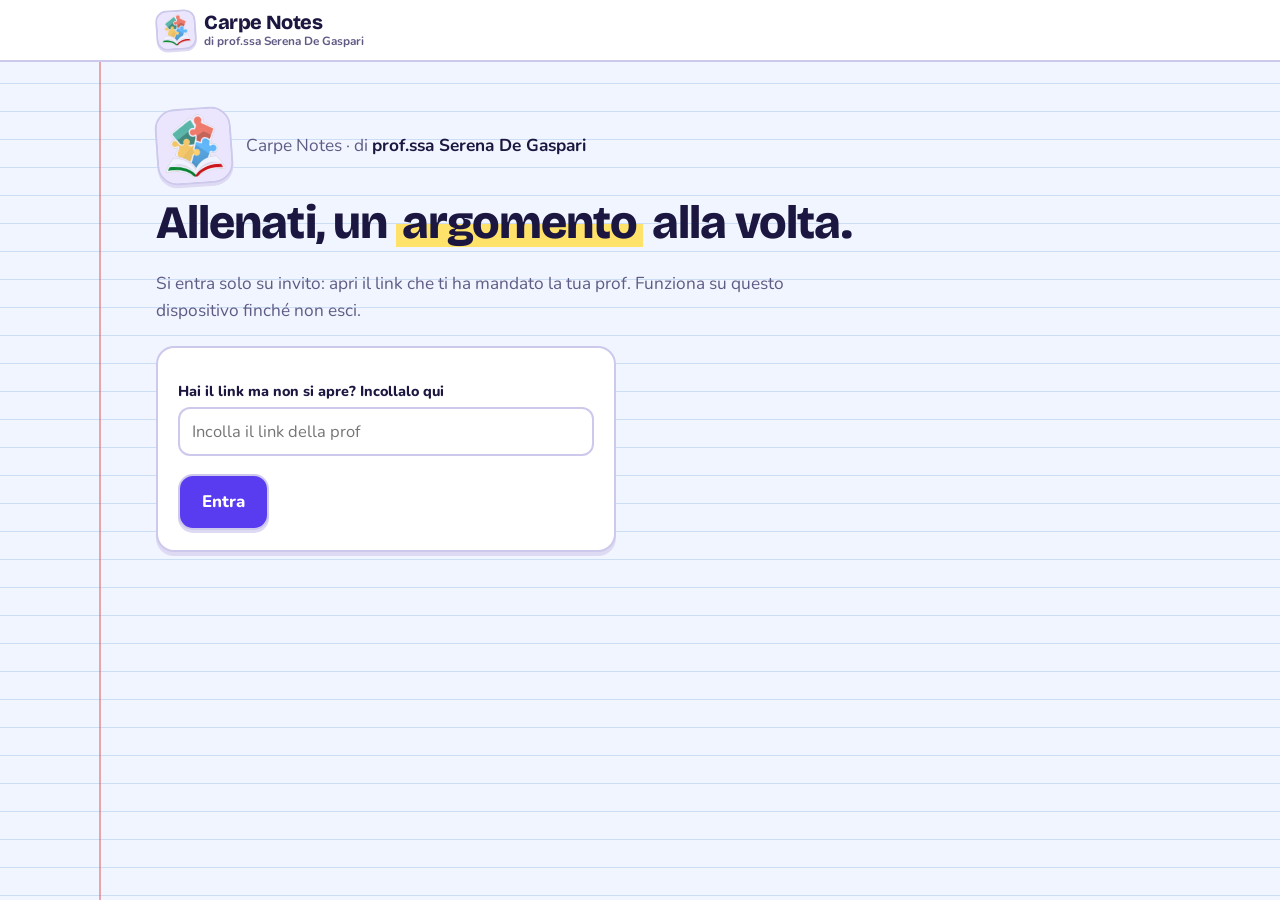
==== commit 80f6c593: "Font ospitati sul sito invece di Google Fonts Bricolage Grotesque e Nunito in assets/fonts/ (woff2 o" ====
--- a/studente.html
+++ b/studente.html
@@ -6,8 +6,6 @@
 <title>Carpe Notes · Studenti</title>
 <meta name="robots" content="noindex, nofollow">
 <meta name="theme-color" content="#5a3cf0">
-<link rel="preconnect" href="https://fonts.googleapis.com">
-<link href="https://fonts.googleapis.com/css2?family=Bricolage+Grotesque:opsz,wght@12..96,700;12..96,800&family=Nunito:wght@400;600;700;800&display=swap" rel="stylesheet">
 <link rel="icon" type="image/png" href="assets/favicon.png">
 <link rel="apple-touch-icon" href="assets/apple-touch-icon.png">
 <link rel="stylesheet" href="assets/style.css">
--- a/assets/style.css
+++ b/assets/style.css
@@ -1,5 +1,175 @@
 /* Carpe Notes — foglio di stile comune
    Idea: un quaderno a quadretti con evidenziatori e adesivi. Bordi netti, ombre piene, colori da evidenziatore. */
+/* Font ospitati sul sito (assets/fonts/), non più caricati da Google Fonts: nessun dato degli studenti va a server esterni.
+   Bricolage Grotesque e Nunito, licenza SIL Open Font License 1.1 (testo in assets/fonts/). Stessi file che serviva Google Fonts. */
+/* Bricolage Grotesque · vietnamese */
+@font-face {
+  font-family: 'Bricolage Grotesque';
+  font-style: normal;
+  font-weight: 700;
+  font-stretch: 100%;
+  font-display: swap;
+  src: url(fonts/bricolage-grotesque-vietnamese.woff2) format('woff2');
+  unicode-range: U+0102-0103, U+0110-0111, U+0128-0129, U+0168-0169, U+01A0-01A1, U+01AF-01B0, U+0300-0301, U+0303-0304, U+0308-0309, U+0323, U+0329, U+1EA0-1EF9, U+20AB;
+}
+/* Bricolage Grotesque · latin-ext */
+@font-face {
+  font-family: 'Bricolage Grotesque';
+  font-style: normal;
+  font-weight: 700;
+  font-stretch: 100%;
+  font-display: swap;
+  src: url(fonts/bricolage-grotesque-latin-ext.woff2) format('woff2');
+  unicode-range: U+0100-02BA, U+02BD-02C5, U+02C7-02CC, U+02CE-02D7, U+02DD-02FF, U+0304, U+0308, U+0329, U+1D00-1DBF, U+1E00-1E9F, U+1EF2-1EFF, U+2020, U+20A0-20AB, U+20AD-20C4, U+2113, U+2C60-2C7F, U+A720-A7FF;
+}
+/* Bricolage Grotesque · latin */
+@font-face {
+  font-family: 'Bricolage Grotesque';
+  font-style: normal;
+  font-weight: 700;
+  font-stretch: 100%;
+  font-display: swap;
+  src: url(fonts/bricolage-grotesque-latin.woff2) format('woff2');
+  unicode-range: U+0000-00FF, U+0131, U+0152-0153, U+02BB-02BC, U+02C6, U+02DA, U+02DC, U+0304, U+0308, U+0329, U+2000-206F, U+20AC, U+2122, U+2191, U+2193, U+2212, U+2215, U+FEFF, U+FFFD;
+}
+/* Bricolage Grotesque · vietnamese */
+@font-face {
+  font-family: 'Bricolage Grotesque';
+  font-style: normal;
+  font-weight: 800;
+  font-stretch: 100%;
+  font-display: swap;
+  src: url(fonts/bricolage-grotesque-vietnamese.woff2) format('woff2');
+  unicode-range: U+0102-0103, U+0110-0111, U+0128-0129, U+0168-0169, U+01A0-01A1, U+01AF-01B0, U+0300-0301, U+0303-0304, U+0308-0309, U+0323, U+0329, U+1EA0-1EF9, U+20AB;
+}
+/* Bricolage Grotesque · latin-ext */
+@font-face {
+  font-family: 'Bricolage Grotesque';
+  font-style: normal;
+  font-weight: 800;
+  font-stretch: 100%;
+  font-display: swap;
+  src: url(fonts/bricolage-grotesque-latin-ext.woff2) format('woff2');
+  unicode-range: U+0100-02BA, U+02BD-02C5, U+02C7-02CC, U+02CE-02D7, U+02DD-02FF, U+0304, U+0308, U+0329, U+1D00-1DBF, U+1E00-1E9F, U+1EF2-1EFF, U+2020, U+20A0-20AB, U+20AD-20C4, U+2113, U+2C60-2C7F, U+A720-A7FF;
+}
+/* Bricolage Grotesque · latin */
+@font-face {
+  font-family: 'Bricolage Grotesque';
+  font-style: normal;
+  font-weight: 800;
+  font-stretch: 100%;
+  font-display: swap;
+  src: url(fonts/bricolage-grotesque-latin.woff2) format('woff2');
+  unicode-range: U+0000-00FF, U+0131, U+0152-0153, U+02BB-02BC, U+02C6, U+02DA, U+02DC, U+0304, U+0308, U+0329, U+2000-206F, U+20AC, U+2122, U+2191, U+2193, U+2212, U+2215, U+FEFF, U+FFFD;
+}
+/* Nunito · vietnamese */
+@font-face {
+  font-family: 'Nunito';
+  font-style: normal;
+  font-weight: 400;
+  font-display: swap;
+  src: url(fonts/nunito-vietnamese.woff2) format('woff2');
+  unicode-range: U+0102-0103, U+0110-0111, U+0128-0129, U+0168-0169, U+01A0-01A1, U+01AF-01B0, U+0300-0301, U+0303-0304, U+0308-0309, U+0323, U+0329, U+1EA0-1EF9, U+20AB;
+}
+/* Nunito · latin-ext */
+@font-face {
+  font-family: 'Nunito';
+  font-style: normal;
+  font-weight: 400;
+  font-display: swap;
+  src: url(fonts/nunito-latin-ext.woff2) format('woff2');
+  unicode-range: U+0100-02BA, U+02BD-02C5, U+02C7-02CC, U+02CE-02D7, U+02DD-02FF, U+0304, U+0308, U+0329, U+1D00-1DBF, U+1E00-1E9F, U+1EF2-1EFF, U+2020, U+20A0-20AB, U+20AD-20C4, U+2113, U+2C60-2C7F, U+A720-A7FF;
+}
+/* Nunito · latin */
+@font-face {
+  font-family: 'Nunito';
+  font-style: normal;
+  font-weight: 400;
+  font-display: swap;
+  src: url(fonts/nunito-latin.woff2) format('woff2');
+  unicode-range: U+0000-00FF, U+0131, U+0152-0153, U+02BB-02BC, U+02C6, U+02DA, U+02DC, U+0304, U+0308, U+0329, U+2000-206F, U+20AC, U+2122, U+2191, U+2193, U+2212, U+2215, U+FEFF, U+FFFD;
+}
+/* Nunito · vietnamese */
+@font-face {
+  font-family: 'Nunito';
+  font-style: normal;
+  font-weight: 600;
+  font-display: swap;
+  src: url(fonts/nunito-vietnamese.woff2) format('woff2');
+  unicode-range: U+0102-0103, U+0110-0111, U+0128-0129, U+0168-0169, U+01A0-01A1, U+01AF-01B0, U+0300-0301, U+0303-0304, U+0308-0309, U+0323, U+0329, U+1EA0-1EF9, U+20AB;
+}
+/* Nunito · latin-ext */
+@font-face {
+  font-family: 'Nunito';
+  font-style: normal;
+  font-weight: 600;
+  font-display: swap;
+  src: url(fonts/nunito-latin-ext.woff2) format('woff2');
+  unicode-range: U+0100-02BA, U+02BD-02C5, U+02C7-02CC, U+02CE-02D7, U+02DD-02FF, U+0304, U+0308, U+0329, U+1D00-1DBF, U+1E00-1E9F, U+1EF2-1EFF, U+2020, U+20A0-20AB, U+20AD-20C4, U+2113, U+2C60-2C7F, U+A720-A7FF;
+}
+/* Nunito · latin */
+@font-face {
+  font-family: 'Nunito';
+  font-style: normal;
+  font-weight: 600;
+  font-display: swap;
+  src: url(fonts/nunito-latin.woff2) format('woff2');
+  unicode-range: U+0000-00FF, U+0131, U+0152-0153, U+02BB-02BC, U+02C6, U+02DA, U+02DC, U+0304, U+0308, U+0329, U+2000-206F, U+20AC, U+2122, U+2191, U+2193, U+2212, U+2215, U+FEFF, U+FFFD;
+}
+/* Nunito · vietnamese */
+@font-face {
+  font-family: 'Nunito';
+  font-style: normal;
+  font-weight: 700;
+  font-display: swap;
+  src: url(fonts/nunito-vietnamese.woff2) format('woff2');
+  unicode-range: U+0102-0103, U+0110-0111, U+0128-0129, U+0168-0169, U+01A0-01A1, U+01AF-01B0, U+0300-0301, U+0303-0304, U+0308-0309, U+0323, U+0329, U+1EA0-1EF9, U+20AB;
+}
+/* Nunito · latin-ext */
+@font-face {
+  font-family: 'Nunito';
+  font-style: normal;
+  font-weight: 700;
+  font-display: swap;
+  src: url(fonts/nunito-latin-ext.woff2) format('woff2');
+  unicode-range: U+0100-02BA, U+02BD-02C5, U+02C7-02CC, U+02CE-02D7, U+02DD-02FF, U+0304, U+0308, U+0329, U+1D00-1DBF, U+1E00-1E9F, U+1EF2-1EFF, U+2020, U+20A0-20AB, U+20AD-20C4, U+2113, U+2C60-2C7F, U+A720-A7FF;
+}
+/* Nunito · latin */
+@font-face {
+  font-family: 'Nunito';
+  font-style: normal;
+  font-weight: 700;
+  font-display: swap;
+  src: url(fonts/nunito-latin.woff2) format('woff2');
+  unicode-range: U+0000-00FF, U+0131, U+0152-0153, U+02BB-02BC, U+02C6, U+02DA, U+02DC, U+0304, U+0308, U+0329, U+2000-206F, U+20AC, U+2122, U+2191, U+2193, U+2212, U+2215, U+FEFF, U+FFFD;
+}
+/* Nunito · vietnamese */
+@font-face {
+  font-family: 'Nunito';
+  font-style: normal;
+  font-weight: 800;
+  font-display: swap;
+  src: url(fonts/nunito-vietnamese.woff2) format('woff2');
+  unicode-range: U+0102-0103, U+0110-0111, U+0128-0129, U+0168-0169, U+01A0-01A1, U+01AF-01B0, U+0300-0301, U+0303-0304, U+0308-0309, U+0323, U+0329, U+1EA0-1EF9, U+20AB;
+}
+/* Nunito · latin-ext */
+@font-face {
+  font-family: 'Nunito';
+  font-style: normal;
+  font-weight: 800;
+  font-display: swap;
+  src: url(fonts/nunito-latin-ext.woff2) format('woff2');
+  unicode-range: U+0100-02BA, U+02BD-02C5, U+02C7-02CC, U+02CE-02D7, U+02DD-02FF, U+0304, U+0308, U+0329, U+1D00-1DBF, U+1E00-1E9F, U+1EF2-1EFF, U+2020, U+20A0-20AB, U+20AD-20C4, U+2113, U+2C60-2C7F, U+A720-A7FF;
+}
+/* Nunito · latin */
+@font-face {
+  font-family: 'Nunito';
+  font-style: normal;
+  font-weight: 800;
+  font-display: swap;
+  src: url(fonts/nunito-latin.woff2) format('woff2');
+  unicode-range: U+0000-00FF, U+0131, U+0152-0153, U+02BB-02BC, U+02C6, U+02DA, U+02DC, U+0304, U+0308, U+0329, U+2000-206F, U+20AC, U+2122, U+2191, U+2193, U+2212, U+2215, U+FEFF, U+FFFD;
+}
 :root{
   --bg:#f1f5ff; --grid:rgba(76,52,224,.07); --riga:rgba(70,140,210,.22); --margine:rgba(220,70,70,.45); --surface:#ffffff; --surface-2:#ecebfa; --ink:#1b1740; --muted:#5f5b85;
   --line:#e2e0f4; --edge:#cdc9ec; --shadow-c:#dedaf3;
@@ -568,3 +738,23 @@
 .vt-riep{font-size:.9rem;background:var(--brand-soft);border-radius:10px;padding:8px 12px;margin:0 0 12px}
 .vt-tutta{margin-top:16px;border-top:2px dashed var(--line);padding-top:12px}
 .vt-tutta textarea{width:100%}
+
+/* Medaglie delle sfide (1, 3, 5, 10 sfide consegnate) */
+.med-track{position:relative;padding-top:4px}
+.med-track .line{position:absolute;left:12.5%;right:12.5%;top:58px;height:8px;border-radius:9px;background:var(--surface-2)}
+.med-track .line i{display:block;height:100%;border-radius:9px;background:var(--brand)}
+.meds{position:relative;display:grid;grid-template-columns:repeat(4,1fr);gap:12px;text-align:center}
+.med{text-align:center;min-width:0}
+.med svg{display:block;width:96px;height:115px;margin:0 auto 6px}
+.med .n{font-weight:800;line-height:1.2}.med .d{font-size:.8rem;color:var(--muted);line-height:1.3;margin-top:2px}
+.med text{font-family:var(--display);font-weight:800}
+.med.on svg{filter:drop-shadow(0 3px 0 var(--shadow-c))}
+.med.on .na1{fill:#5a3cf0}.med.on .na2{fill:#ff5a93}.med.on text{fill:#1b1740}
+.med .m3{fill:none;stroke-width:2.5}
+.med.m-bronzo .m1{fill:#b8692d}.med.m-bronzo .m2{fill:#e7a76b}.med.m-bronzo .m3{stroke:#f6d2ad}
+.med.m-argento .m1{fill:#8d93a8}.med.m-argento .m2{fill:#d8dbe6}.med.m-argento .m3{stroke:#f3f4f8}
+.med.m-oro .m1{fill:#c99400}.med.m-oro .m2{fill:#ffd23f}.med.m-oro .m3{stroke:#fff0b0}
+.med.m-lilla .m1{fill:#5a3cf0}.med.m-lilla .m2{fill:#b7a7ff}.med.m-lilla .m3{stroke:#e6e1ff}
+.med.off .na1,.med.off .na2{fill:var(--line)}.med.off .m1{fill:var(--edge)}.med.off .m2{fill:var(--surface-2)}.med.off .m3{stroke:var(--surface);stroke-dasharray:4 4}.med.off text{fill:var(--edge)}
+.trags .med svg{width:70px;height:84px}
+@media(max-width:600px){.meds{grid-template-columns:repeat(2,1fr);row-gap:20px}.med-track .line{display:none}}
